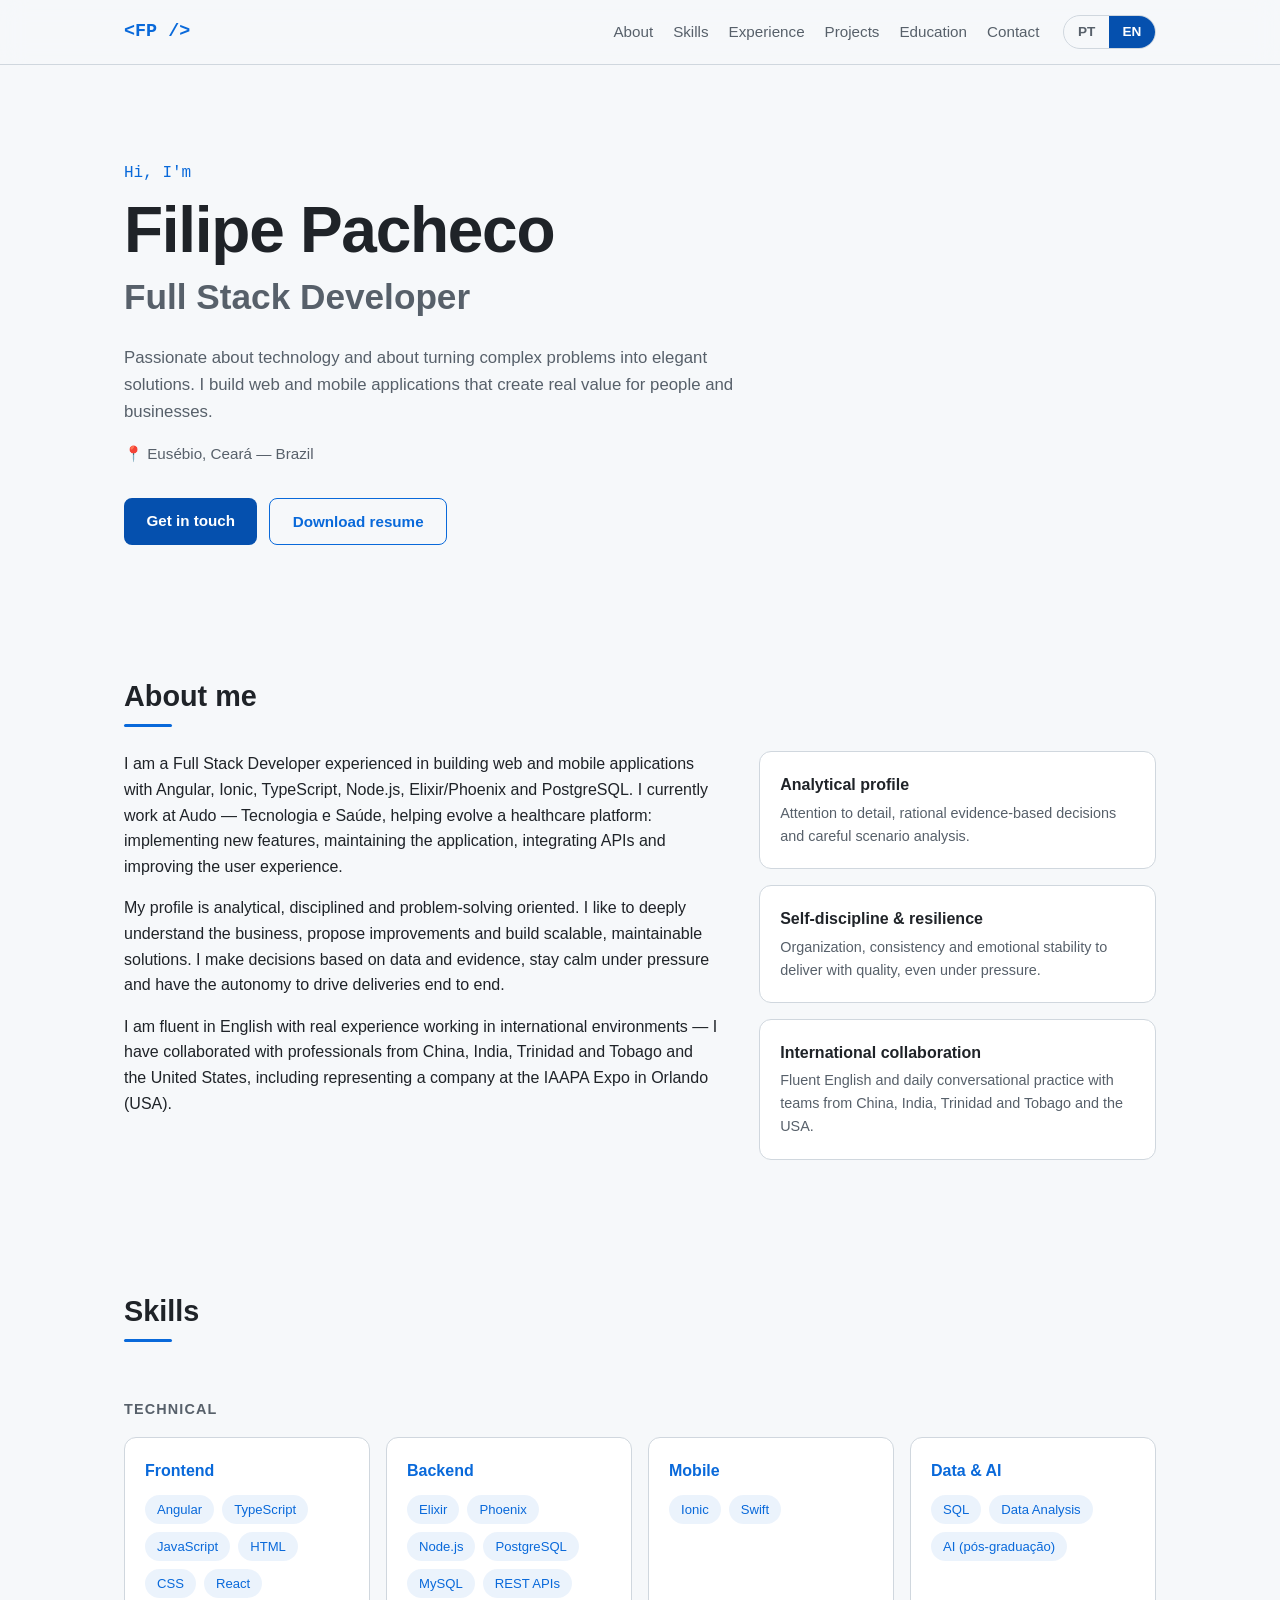
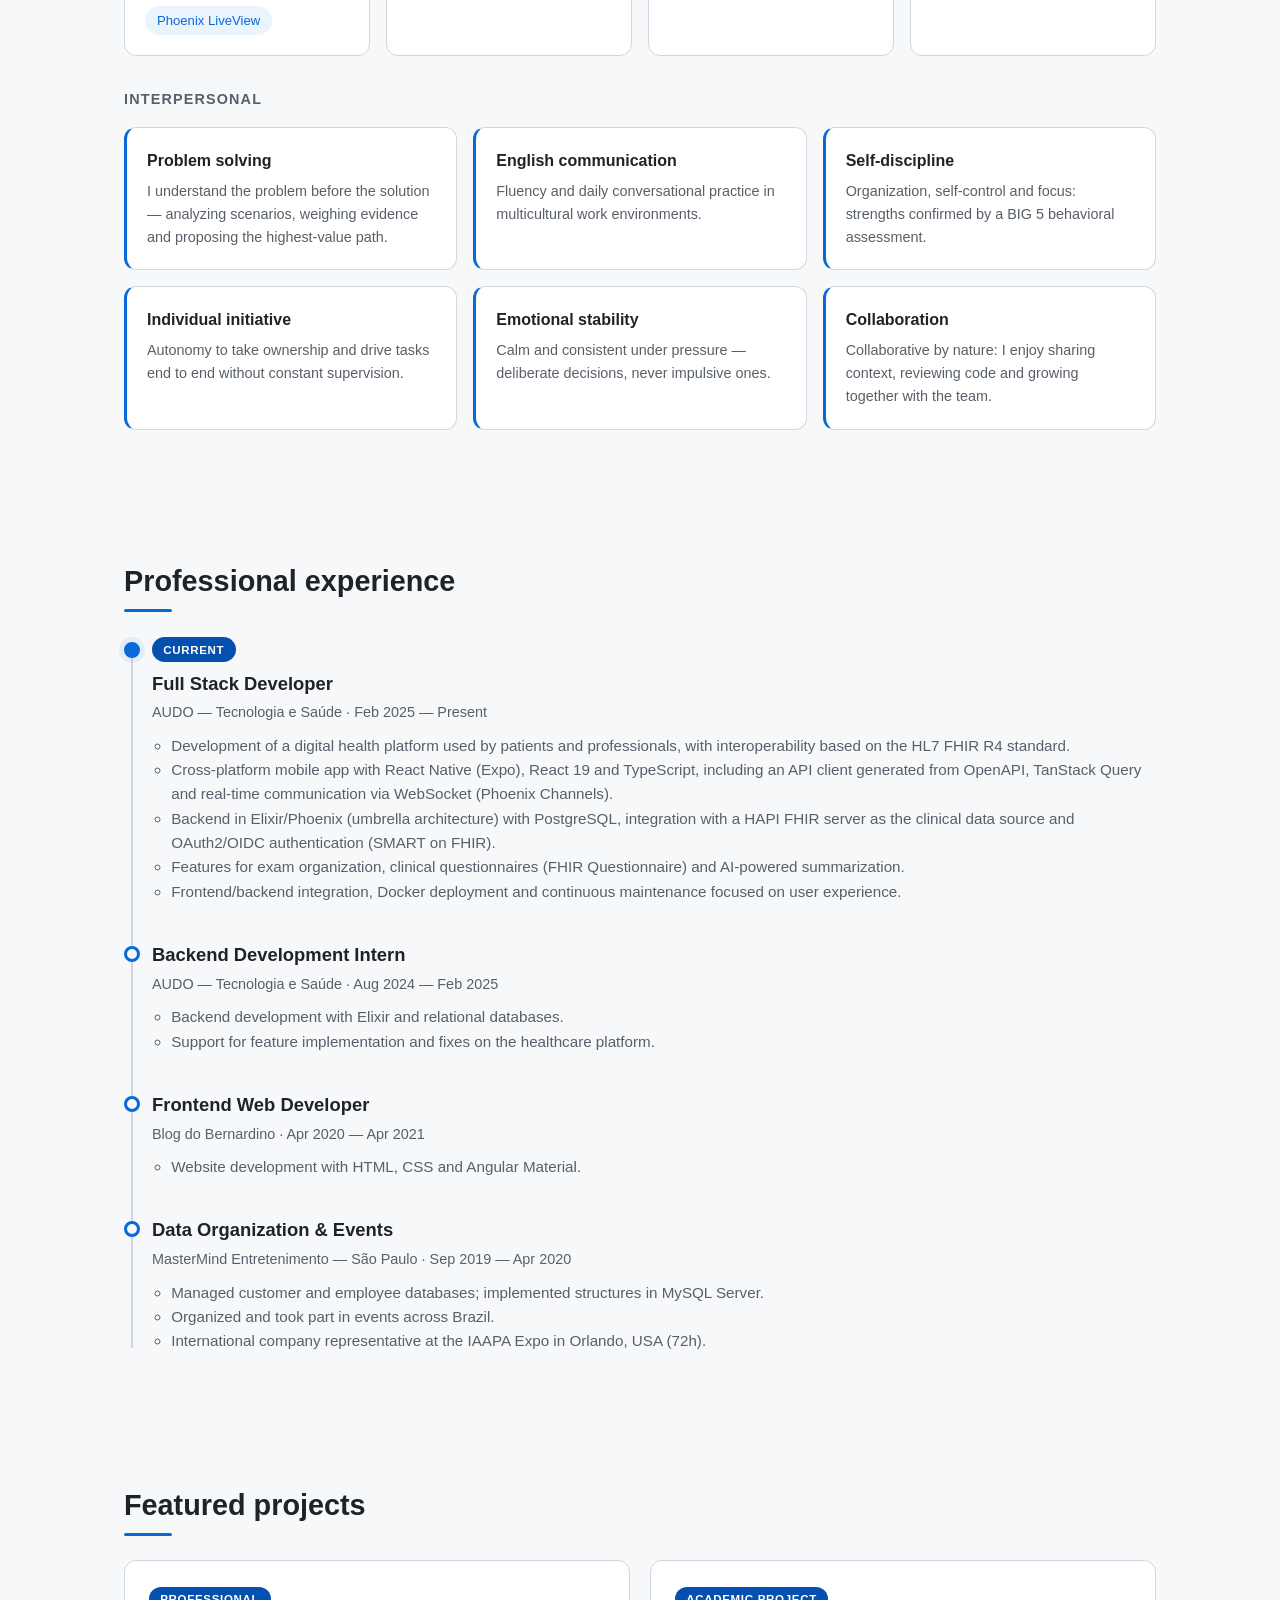
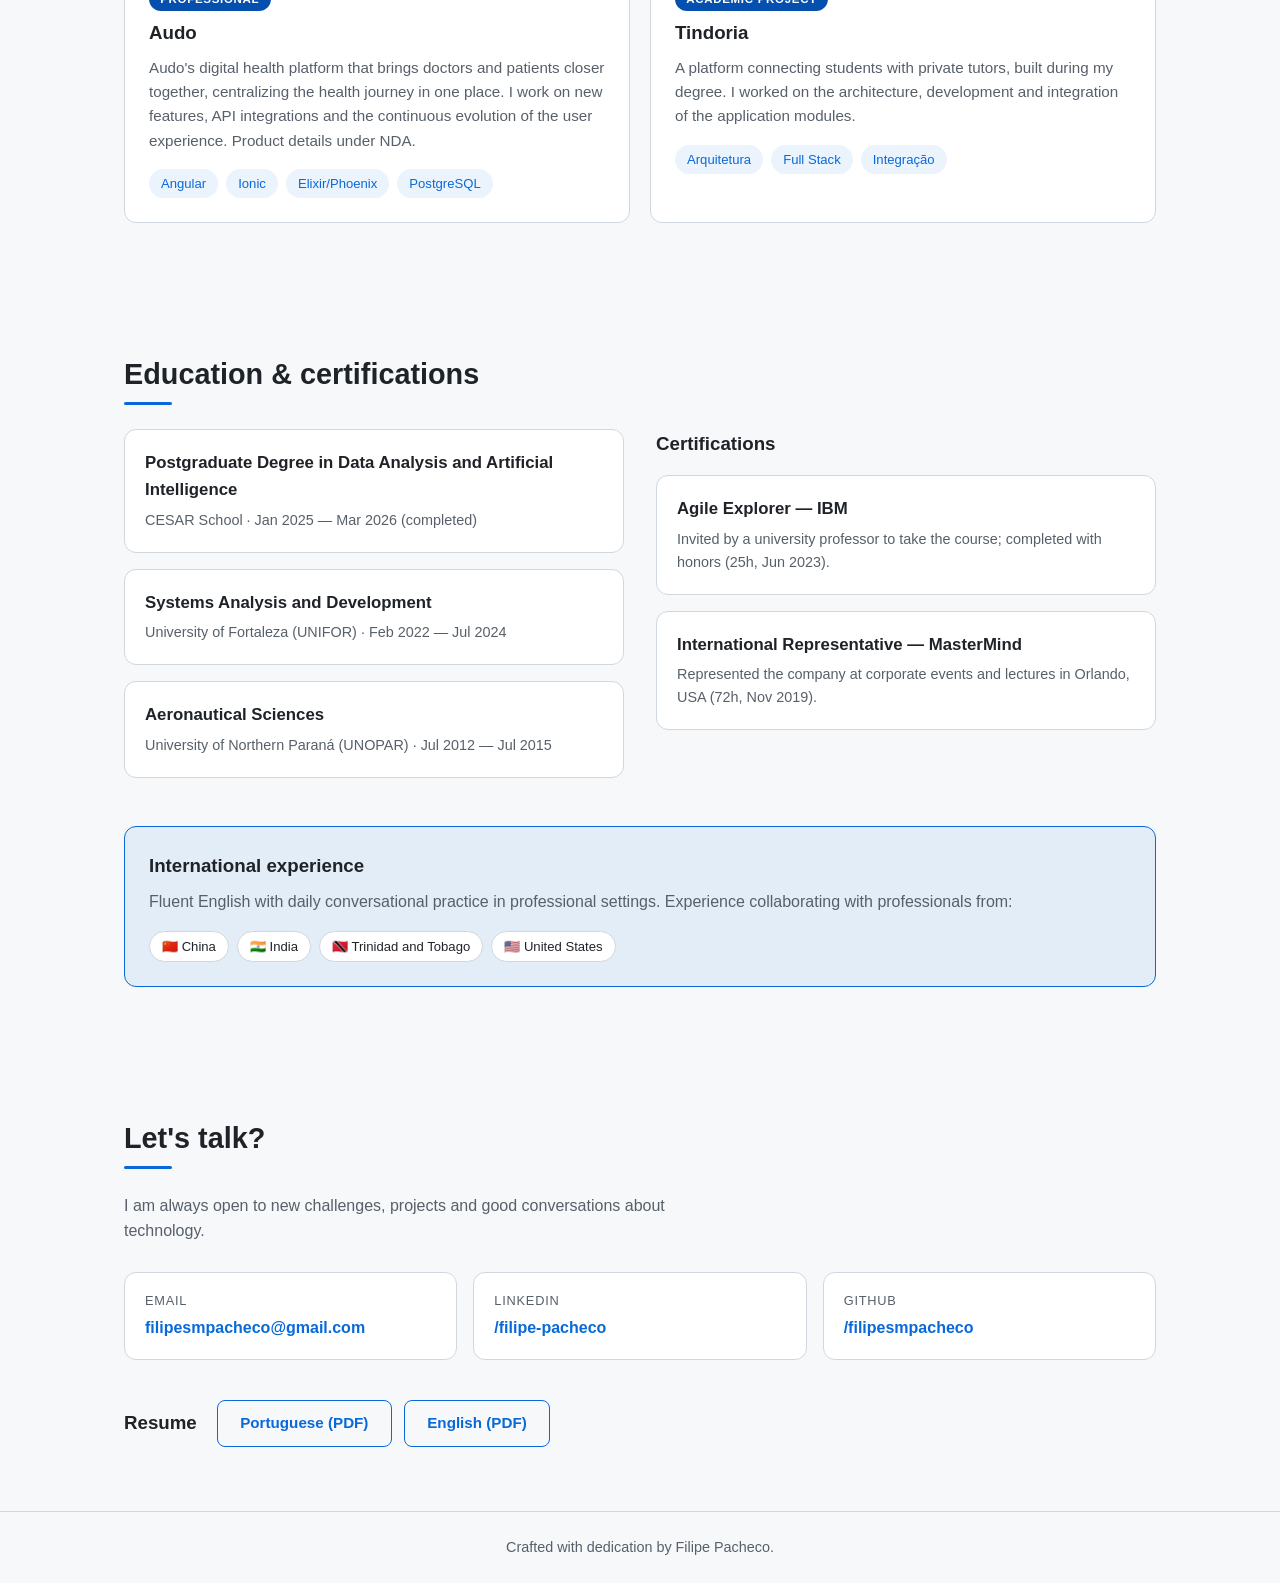
==== index.html @ fcf1f609 "Initial commit" ====
<!DOCTYPE html>
<html lang="pt-BR">
<head>
  <meta charset="UTF-8" />
  <meta name="viewport" content="width=device-width, initial-scale=1.0" />
  <meta name="description" content="Filipe Pacheco — Full Stack Developer | Angular, Ionic, TypeScript, Node.js, Elixir/Phoenix, PostgreSQL" />
  <meta name="author" content="Filipe Souto Maior Pacheco" />
  <title>Filipe Pacheco — Desenvolvedor Full Stack</title>
  <link rel="stylesheet" href="assets/css/styles.css" />
  <link rel="icon" href="data:image/svg+xml,<svg xmlns='http://www.w3.org/2000/svg' viewBox='0 0 100 100'><text y='.9em' font-size='90'>💻</text></svg>" />
</head>
<body>
  <header class="site-header">
    <nav class="container nav" aria-label="Main navigation">
      <a class="logo" href="#top">&lt;FP /&gt;</a>
      <ul class="nav-links">
        <li><a href="#about" data-i18n="nav.about">Sobre</a></li>
        <li><a href="#skills" data-i18n="nav.skills">Habilidades</a></li>
        <li><a href="#experience" data-i18n="nav.experience">Experiência</a></li>
        <li><a href="#projects" data-i18n="nav.projects">Projetos</a></li>
        <li><a href="#education" data-i18n="nav.education">Formação</a></li>
        <li><a href="#contact" data-i18n="nav.contact">Contato</a></li>
      </ul>
      <div class="lang-switch" role="group" aria-label="Language switch">
        <button type="button" data-lang="pt" aria-pressed="true">PT</button>
        <button type="button" data-lang="en" aria-pressed="false">EN</button>
      </div>
    </nav>
  </header>

  <main id="top">
    <!-- ============ HERO ============ -->
    <section class="hero container">
      <p class="hero-greeting"><span data-i18n="hero.greeting">Olá, eu sou</span></p>
      <h1 class="hero-name">Filipe Pacheco</h1>
      <h2 class="hero-role" data-i18n="hero.role">Desenvolvedor Full Stack</h2>
      <p class="hero-tagline" data-i18n="hero.tagline">
        Apaixonado por tecnologia e por transformar problemas complexos em soluções elegantes.
        Construo aplicações web e mobile que geram valor real para pessoas e negócios.
      </p>
      <p class="hero-location">📍 <span data-i18n="hero.location">Eusébio, Ceará — Brasil</span></p>
      <div class="hero-actions">
        <a class="btn btn-primary" href="#contact" data-i18n="hero.cta.contact">Fale comigo</a>
        <a class="btn btn-outline" href="#contact" data-i18n="hero.cta.cv">Baixar currículo</a>
      </div>
    </section>

    <!-- ============ ABOUT ============ -->
    <section id="about" class="container section">
      <h2 class="section-title" data-i18n="about.title">Sobre mim</h2>
      <div class="about-grid">
        <div class="about-text">
          <p data-i18n="about.p1"></p>
          <p data-i18n="about.p2"></p>
          <p data-i18n="about.p3"></p>
        </div>
        <div class="about-highlights">
          <article class="highlight-card">
            <h3 data-i18n="about.highlight1.title">Perfil analítico</h3>
            <p data-i18n="about.highlight1.text"></p>
          </article>
          <article class="highlight-card">
            <h3 data-i18n="about.highlight2.title">Autodisciplina e resiliência</h3>
            <p data-i18n="about.highlight2.text"></p>
          </article>
          <article class="highlight-card">
            <h3 data-i18n="about.highlight3.title">Colaboração internacional</h3>
            <p data-i18n="about.highlight3.text"></p>
          </article>
        </div>
      </div>
    </section>

    <!-- ============ SKILLS ============ -->
    <section id="skills" class="container section">
      <h2 class="section-title" data-i18n="skills.title">Habilidades</h2>

      <h3 class="subsection-title" data-i18n="skills.tech.title">Técnicas</h3>
      <div class="skills-grid">
        <div class="skill-group">
          <h4 data-i18n="skills.frontend">Frontend</h4>
          <ul class="tags">
            <li>Angular</li><li>TypeScript</li><li>JavaScript</li>
            <li>HTML</li><li>CSS</li><li>React</li><li>Phoenix LiveView</li>
          </ul>
        </div>
        <div class="skill-group">
          <h4 data-i18n="skills.backend">Backend</h4>
          <ul class="tags">
            <li>Elixir</li><li>Phoenix</li><li>Node.js</li>
            <li>PostgreSQL</li><li>MySQL</li><li>REST APIs</li>
          </ul>
        </div>
        <div class="skill-group">
          <h4 data-i18n="skills.mobile">Mobile</h4>
          <ul class="tags">
            <li>Ionic</li><li>Swift</li>
          </ul>
        </div>
        <div class="skill-group">
          <h4 data-i18n="skills.data">Dados &amp; IA</h4>
          <ul class="tags">
            <li>SQL</li><li>Data Analysis</li><li>AI (pós-graduação)</li>
          </ul>
        </div>
      </div>

      <h3 class="subsection-title" data-i18n="skills.soft.title">Interpessoais</h3>
      <div class="soft-skills-grid">
        <article class="soft-card">
          <h4 data-i18n="skills.soft.1.title">Resolução de problemas</h4>
          <p data-i18n="skills.soft.1.text"></p>
        </article>
        <article class="soft-card">
          <h4 data-i18n="skills.soft.2.title">Comunicação em inglês</h4>
          <p data-i18n="skills.soft.2.text"></p>
        </article>
        <article class="soft-card">
          <h4 data-i18n="skills.soft.3.title">Autodisciplina</h4>
          <p data-i18n="skills.soft.3.text"></p>
        </article>
        <article class="soft-card">
          <h4 data-i18n="skills.soft.4.title">Iniciativa individual</h4>
          <p data-i18n="skills.soft.4.text"></p>
        </article>
        <article class="soft-card">
          <h4 data-i18n="skills.soft.5.title">Estabilidade emocional</h4>
          <p data-i18n="skills.soft.5.text"></p>
        </article>
        <article class="soft-card">
          <h4 data-i18n="skills.soft.6.title">Colaboração</h4>
          <p data-i18n="skills.soft.6.text"></p>
        </article>
      </div>
    </section>

    <!-- ============ EXPERIENCE ============ -->
    <section id="experience" class="container section">
      <h2 class="section-title" data-i18n="experience.title">Experiência profissional</h2>
      <ol class="timeline">
        <li class="timeline-item">
          <div class="timeline-marker current" aria-hidden="true"></div>
          <div class="timeline-content">
            <span class="badge" data-i18n="experience.current">Atual</span>
            <h3 data-i18n="exp.audo2.role">Desenvolvedor Full Stack</h3>
            <p class="timeline-meta">
              <span data-i18n="exp.audo2.company">AUDO — Tecnologia e Saúde</span> ·
              <time data-i18n="exp.audo2.period">Fev 2025 — Presente</time>
            </p>
            <ul>
              <li data-i18n="exp.audo2.d1"></li>
              <li data-i18n="exp.audo2.d2"></li>
              <li data-i18n="exp.audo2.d3"></li>
              <li data-i18n="exp.audo2.d4"></li>
              <li data-i18n="exp.audo2.d5"></li>
            </ul>
          </div>
        </li>
        <li class="timeline-item">
          <div class="timeline-marker" aria-hidden="true"></div>
          <div class="timeline-content">
            <h3 data-i18n="exp.audo1.role">Estagiário de Desenvolvimento Backend</h3>
            <p class="timeline-meta">
              <span data-i18n="exp.audo1.company">AUDO — Tecnologia e Saúde</span> ·
              <time data-i18n="exp.audo1.period">Ago 2024 — Fev 2025</time>
            </p>
            <ul>
              <li data-i18n="exp.audo1.d1"></li>
              <li data-i18n="exp.audo1.d2"></li>
            </ul>
          </div>
        </li>
        <li class="timeline-item">
          <div class="timeline-marker" aria-hidden="true"></div>
          <div class="timeline-content">
            <h3 data-i18n="exp.blog.role">Desenvolvedor Frontend Web</h3>
            <p class="timeline-meta">
              <span data-i18n="exp.blog.company">Blog do Bernardino</span> ·
              <time data-i18n="exp.blog.period">Abr 2020 — Abr 2021</time>
            </p>
            <ul>
              <li data-i18n="exp.blog.d1"></li>
            </ul>
          </div>
        </li>
        <li class="timeline-item">
          <div class="timeline-marker" aria-hidden="true"></div>
          <div class="timeline-content">
            <h3 data-i18n="exp.mm.role">Organização de Dados &amp; Eventos</h3>
            <p class="timeline-meta">
              <span data-i18n="exp.mm.company">MasterMind Entretenimento — São Paulo</span> ·
              <time data-i18n="exp.mm.period">Set 2019 — Abr 2020</time>
            </p>
            <ul>
              <li data-i18n="exp.mm.d1"></li>
              <li data-i18n="exp.mm.d2"></li>
              <li data-i18n="exp.mm.d3"></li>
            </ul>
          </div>
        </li>
      </ol>
    </section>

    <!-- ============ PROJECTS ============ -->
    <section id="projects" class="container section">
      <h2 class="section-title" data-i18n="projects.title">Projetos em destaque</h2>
      <div class="projects-grid">
        <article class="project-card">
          <span class="badge" data-i18n="proj.health.tag">Profissional</span>
          <h3 data-i18n="proj.health.title">Audo</h3>
          <p data-i18n="proj.health.text"></p>
          <ul class="tags">
            <li>Angular</li><li>Ionic</li><li>Elixir/Phoenix</li><li>PostgreSQL</li>
          </ul>
        </article>
        <article class="project-card">
          <span class="badge" data-i18n="proj.tindoria.tag">Projeto acadêmico</span>
          <h3 data-i18n="proj.tindoria.title">Tindoria</h3>
          <p data-i18n="proj.tindoria.text"></p>
          <ul class="tags">
            <li>Arquitetura</li><li>Full Stack</li><li>Integração</li>
          </ul>
        </article>
      </div>
    </section>

    <!-- ============ EDUCATION ============ -->
    <section id="education" class="container section">
      <h2 class="section-title" data-i18n="education.title">Formação e certificações</h2>
      <div class="education-grid">
        <div class="education-list">
          <article class="edu-item">
            <h3 data-i18n="edu.cesar.degree">Pós-graduação em Análise de Dados e Inteligência Artificial</h3>
            <p class="edu-meta">
              <span data-i18n="edu.cesar.school">CESAR School</span> ·
              <time data-i18n="edu.cesar.period">Jan 2025 — Mar 2026 (concluída)</time>
            </p>
          </article>
          <article class="edu-item">
            <h3 data-i18n="edu.unifor.degree">Análise e Desenvolvimento de Sistemas</h3>
            <p class="edu-meta">
              <span data-i18n="edu.unifor.school">Universidade de Fortaleza (UNIFOR)</span> ·
              <time data-i18n="edu.unifor.period">Fev 2022 — Jul 2024</time>
            </p>
          </article>
          <article class="edu-item">
            <h3 data-i18n="edu.unopar.degree">Ciências Aeronáuticas</h3>
            <p class="edu-meta">
              <span data-i18n="edu.unopar.school">Universidade Norte do Paraná (UNOPAR)</span> ·
              <time data-i18n="edu.unopar.period">Jul 2012 — Jul 2015</time>
            </p>
          </article>
        </div>
        <div class="cert-list">
          <h3 data-i18n="cert.title">Certificações</h3>
          <article class="cert-item">
            <h4 data-i18n="cert.agile.name">Agile Explorer — IBM</h4>
            <p data-i18n="cert.agile.detail"></p>
          </article>
          <article class="cert-item">
            <h4 data-i18n="cert.intl.name">Representante Internacional — MasterMind</h4>
            <p data-i18n="cert.intl.detail"></p>
          </article>
        </div>
      </div>

      <div class="intl-banner">
        <h3 data-i18n="intl.title">Experiência internacional</h3>
        <p data-i18n="intl.text"></p>
        <ul class="tags flags">
          <li>🇨🇳 <span data-i18n="intl.china">China</span></li>
          <li>🇮🇳 <span data-i18n="intl.india">Índia</span></li>
          <li>🇹🇹 <span data-i18n="intl.tt">Trinidad e Tobago</span></li>
          <li>🇺🇸 <span data-i18n="intl.usa">Estados Unidos</span></li>
        </ul>
      </div>
    </section>

    <!-- ============ CONTACT ============ -->
    <section id="contact" class="container section contact">
      <h2 class="section-title" data-i18n="contact.title">Vamos conversar?</h2>
      <p data-i18n="contact.text"></p>
      <div class="contact-grid">
        <a class="contact-card" href="mailto:filipesmpacheco@gmail.com">
          <span class="contact-label" data-i18n="contact.email">E-mail</span>
          <span class="contact-value">filipesmpacheco@gmail.com</span>
        </a>
        <a class="contact-card" href="https://www.linkedin.com/in/filipe-pacheco-551731a8/" target="_blank" rel="noopener noreferrer">
          <span class="contact-label">LinkedIn</span>
          <span class="contact-value">/filipe-pacheco</span>
        </a>
        <a class="contact-card" href="https://github.com/filipesmpacheco" target="_blank" rel="noopener noreferrer">
          <span class="contact-label">GitHub</span>
          <span class="contact-value">/filipesmpacheco</span>
        </a>
      </div>
      <div class="cv-downloads">
        <h3 data-i18n="contact.cv.title">Currículo</h3>
        <a class="btn btn-outline" href="cv/cv-filipe-pacheco-pt.pdf" download data-i18n="contact.cv.pt">Português (PDF)</a>
        <a class="btn btn-outline" href="cv/cv-filipe-pacheco-en.pdf" download data-i18n="contact.cv.en">Inglês (PDF)</a>
      </div>
    </section>
  </main>

  <footer class="site-footer">
    <p class="container" data-i18n="footer.text">Desenvolvido com dedicação por Filipe Pacheco.</p>
  </footer>

  <script src="assets/js/i18n.js"></script>
  <script src="assets/js/main.js"></script>
</body>
</html>
---- assets/css/styles.css ----
/* ============================================================
   Filipe Pacheco — Portfolio
   Design tokens + layout. No external dependencies.
   ============================================================ */

:root {
  --color-bg: #0d1117;
  --color-surface: #161b22;
  --color-surface-2: #1f2630;
  --color-border: #2d333b;
  --color-text: #e6edf3;
  --color-text-muted: #9aa7b3;
  --color-accent: #58a6ff;
  --color-accent-strong: #1f6feb;
  --color-accent-soft: rgba(88, 166, 255, 0.12);
  --radius: 12px;
  --shadow: 0 8px 24px rgba(0, 0, 0, 0.35);
  --font: -apple-system, BlinkMacSystemFont, "Segoe UI", Roboto, "Helvetica Neue", Arial, sans-serif;
}

@media (prefers-color-scheme: light) {
  :root {
    --color-bg: #f6f8fa;
    --color-surface: #ffffff;
    --color-surface-2: #eef2f6;
    --color-border: #d0d7de;
    --color-text: #1f2328;
    --color-text-muted: #57606a;
    --color-accent: #0969da;
    --color-accent-strong: #0550ae;
    --color-accent-soft: rgba(9, 105, 218, 0.08);
    --shadow: 0 8px 24px rgba(140, 149, 159, 0.2);
  }
}

* {
  margin: 0;
  padding: 0;
  box-sizing: border-box;
}

html {
  scroll-behavior: smooth;
}

body {
  font-family: var(--font);
  background: var(--color-bg);
  color: var(--color-text);
  line-height: 1.6;
}

.container {
  max-width: 1080px;
  margin: 0 auto;
  padding: 0 1.5rem;
}

/* ---------- Header / nav ---------- */
.site-header {
  position: sticky;
  top: 0;
  z-index: 10;
  backdrop-filter: blur(12px);
  background: color-mix(in srgb, var(--color-bg) 82%, transparent);
  border-bottom: 1px solid var(--color-border);
}

.nav {
  display: flex;
  align-items: center;
  gap: 1.5rem;
  min-height: 64px;
}

.logo {
  font-weight: 700;
  font-size: 1.15rem;
  color: var(--color-accent);
  text-decoration: none;
  font-family: "SF Mono", SFMono-Regular, Consolas, monospace;
}

.nav-links {
  display: flex;
  gap: 1.25rem;
  list-style: none;
  margin-left: auto;
}

.nav-links a {
  color: var(--color-text-muted);
  text-decoration: none;
  font-size: 0.95rem;
  transition: color 0.2s;
}

.nav-links a:hover,
.nav-links a:focus-visible {
  color: var(--color-accent);
}

.lang-switch {
  display: flex;
  border: 1px solid var(--color-border);
  border-radius: 999px;
  overflow: hidden;
}

.lang-switch button {
  border: none;
  background: transparent;
  color: var(--color-text-muted);
  font: inherit;
  font-size: 0.85rem;
  font-weight: 600;
  padding: 0.35rem 0.85rem;
  cursor: pointer;
  transition: background 0.2s, color 0.2s;
}

.lang-switch button[aria-pressed="true"] {
  background: var(--color-accent-strong);
  color: #fff;
}

/* ---------- Hero ---------- */
.hero {
  padding: 6rem 1.5rem 4rem;
  text-align: left;
}

.hero-greeting {
  color: var(--color-accent);
  font-family: "SF Mono", SFMono-Regular, Consolas, monospace;
  margin-bottom: 0.5rem;
}

.hero-name {
  font-size: clamp(2.4rem, 6vw, 4rem);
  line-height: 1.1;
  letter-spacing: -0.02em;
}

.hero-role {
  font-size: clamp(1.4rem, 3.5vw, 2.2rem);
  color: var(--color-text-muted);
  font-weight: 600;
  margin-top: 0.25rem;
}

.hero-tagline {
  max-width: 640px;
  margin-top: 1.25rem;
  color: var(--color-text-muted);
  font-size: 1.05rem;
}

.hero-location {
  margin-top: 1rem;
  color: var(--color-text-muted);
  font-size: 0.95rem;
}

.hero-actions {
  display: flex;
  flex-wrap: wrap;
  gap: 0.75rem;
  margin-top: 2rem;
}

/* ---------- Buttons ---------- */
.btn {
  display: inline-block;
  padding: 0.65rem 1.4rem;
  border-radius: 8px;
  font-weight: 600;
  font-size: 0.95rem;
  text-decoration: none;
  transition: transform 0.15s, box-shadow 0.15s, background 0.2s;
}

.btn:hover {
  transform: translateY(-2px);
}

.btn-primary {
  background: var(--color-accent-strong);
  color: #fff;
}

.btn-outline {
  border: 1px solid var(--color-accent);
  color: var(--color-accent);
}

/* ---------- Sections ---------- */
.section {
  padding: 4rem 1.5rem;
}

.section-title {
  font-size: 1.8rem;
  margin-bottom: 2rem;
  position: relative;
  display: inline-block;
}

.section-title::after {
  content: "";
  position: absolute;
  left: 0;
  bottom: -8px;
  width: 48px;
  height: 3px;
  border-radius: 2px;
  background: var(--color-accent);
}

.subsection-title {
  font-size: 1.2rem;
  margin: 2rem 0 1rem;
  color: var(--color-text-muted);
  text-transform: uppercase;
  letter-spacing: 0.08em;
  font-size: 0.9rem;
}

/* ---------- About ---------- */
.about-grid {
  display: grid;
  grid-template-columns: 3fr 2fr;
  gap: 2.5rem;
}

.about-text p + p {
  margin-top: 1rem;
}

.about-highlights {
  display: flex;
  flex-direction: column;
  gap: 1rem;
}

.highlight-card {
  background: var(--color-surface);
  border: 1px solid var(--color-border);
  border-radius: var(--radius);
  padding: 1.25rem;
}

.highlight-card h3 {
  font-size: 1rem;
  margin-bottom: 0.25rem;
}

.highlight-card p {
  font-size: 0.9rem;
  color: var(--color-text-muted);
}

/* ---------- Skills ---------- */
.skills-grid {
  display: grid;
  grid-template-columns: repeat(auto-fit, minmax(220px, 1fr));
  gap: 1rem;
}

.skill-group {
  background: var(--color-surface);
  border: 1px solid var(--color-border);
  border-radius: var(--radius);
  padding: 1.25rem;
}

.skill-group h4 {
  margin-bottom: 0.75rem;
  color: var(--color-accent);
}

.tags {
  display: flex;
  flex-wrap: wrap;
  gap: 0.5rem;
  list-style: none;
}

.tags li {
  background: var(--color-accent-soft);
  color: var(--color-accent);
  border-radius: 999px;
  padding: 0.25rem 0.75rem;
  font-size: 0.82rem;
  font-weight: 500;
}

.soft-skills-grid {
  display: grid;
  grid-template-columns: repeat(auto-fit, minmax(280px, 1fr));
  gap: 1rem;
}

.soft-card {
  background: var(--color-surface);
  border: 1px solid var(--color-border);
  border-left: 3px solid var(--color-accent);
  border-radius: var(--radius);
  padding: 1.25rem;
}

.soft-card h4 {
  margin-bottom: 0.4rem;
}

.soft-card p {
  font-size: 0.9rem;
  color: var(--color-text-muted);
}

/* ---------- Timeline ---------- */
.timeline {
  list-style: none;
  position: relative;
  padding-left: 1.75rem;
}

.timeline::before {
  content: "";
  position: absolute;
  left: 7px;
  top: 6px;
  bottom: 6px;
  width: 2px;
  background: var(--color-border);
}

.timeline-item {
  position: relative;
  padding-bottom: 2.25rem;
}

.timeline-item:last-child {
  padding-bottom: 0;
}

.timeline-marker {
  position: absolute;
  left: -1.75rem;
  top: 6px;
  width: 16px;
  height: 16px;
  border-radius: 50%;
  background: var(--color-bg);
  border: 3px solid var(--color-accent);
}

.timeline-marker.current {
  background: var(--color-accent);
  box-shadow: 0 0 0 5px var(--color-accent-soft);
}

.timeline-content h3 {
  font-size: 1.15rem;
}

.timeline-meta {
  color: var(--color-text-muted);
  font-size: 0.9rem;
  margin: 0.2rem 0 0.6rem;
}

.timeline-content ul {
  padding-left: 1.2rem;
  color: var(--color-text-muted);
  font-size: 0.95rem;
}

.badge {
  display: inline-block;
  background: var(--color-accent-strong);
  color: #fff;
  font-size: 0.72rem;
  font-weight: 700;
  text-transform: uppercase;
  letter-spacing: 0.06em;
  border-radius: 999px;
  padding: 0.2rem 0.7rem;
  margin-bottom: 0.4rem;
}

/* ---------- Projects ---------- */
.projects-grid {
  display: grid;
  grid-template-columns: repeat(auto-fit, minmax(300px, 1fr));
  gap: 1.25rem;
}

.project-card {
  background: var(--color-surface);
  border: 1px solid var(--color-border);
  border-radius: var(--radius);
  padding: 1.5rem;
  transition: transform 0.15s, box-shadow 0.15s;
}

.project-card:hover {
  transform: translateY(-4px);
  box-shadow: var(--shadow);
}

.project-card h3 {
  margin-bottom: 0.5rem;
}

.project-card p {
  color: var(--color-text-muted);
  font-size: 0.95rem;
  margin-bottom: 1rem;
}

/* ---------- Education ---------- */
.education-grid {
  display: grid;
  grid-template-columns: 1fr 1fr;
  gap: 2rem;
}

.edu-item,
.cert-item {
  background: var(--color-surface);
  border: 1px solid var(--color-border);
  border-radius: var(--radius);
  padding: 1.25rem;
  margin-bottom: 1rem;
}

.edu-item h3,
.cert-item h4 {
  font-size: 1.05rem;
}

.edu-meta,
.cert-item p {
  color: var(--color-text-muted);
  font-size: 0.9rem;
  margin-top: 0.3rem;
}

.cert-list > h3 {
  margin-bottom: 1rem;
}

.intl-banner {
  margin-top: 2rem;
  background: var(--color-accent-soft);
  border: 1px solid var(--color-accent);
  border-radius: var(--radius);
  padding: 1.5rem;
}

.intl-banner h3 {
  margin-bottom: 0.5rem;
}

.intl-banner p {
  color: var(--color-text-muted);
  margin-bottom: 1rem;
}

.flags li {
  background: var(--color-surface);
  color: var(--color-text);
  border: 1px solid var(--color-border);
}

/* ---------- Contact ---------- */
.contact > p {
  color: var(--color-text-muted);
  max-width: 560px;
}

.contact-grid {
  display: grid;
  grid-template-columns: repeat(auto-fit, minmax(230px, 1fr));
  gap: 1rem;
  margin-top: 1.75rem;
}

.contact-card {
  display: flex;
  flex-direction: column;
  gap: 0.2rem;
  background: var(--color-surface);
  border: 1px solid var(--color-border);
  border-radius: var(--radius);
  padding: 1.15rem 1.25rem;
  text-decoration: none;
  transition: border-color 0.2s, transform 0.15s;
}

.contact-card:hover {
  border-color: var(--color-accent);
  transform: translateY(-2px);
}

.contact-label {
  font-size: 0.8rem;
  text-transform: uppercase;
  letter-spacing: 0.06em;
  color: var(--color-text-muted);
}

.contact-value {
  color: var(--color-accent);
  font-weight: 600;
  word-break: break-all;
}

.cv-downloads {
  margin-top: 2.5rem;
  display: flex;
  flex-wrap: wrap;
  align-items: center;
  gap: 0.75rem;
}

.cv-downloads h3 {
  margin-right: 0.5rem;
}

/* ---------- Footer ---------- */
.site-footer {
  border-top: 1px solid var(--color-border);
  padding: 1.5rem 0;
  text-align: center;
  color: var(--color-text-muted);
  font-size: 0.9rem;
}

/* ---------- Responsive ---------- */
@media (max-width: 820px) {
  .nav-links {
    display: none;
  }

  .about-grid,
  .education-grid {
    grid-template-columns: 1fr;
  }

  .hero {
    padding-top: 4rem;
  }
}
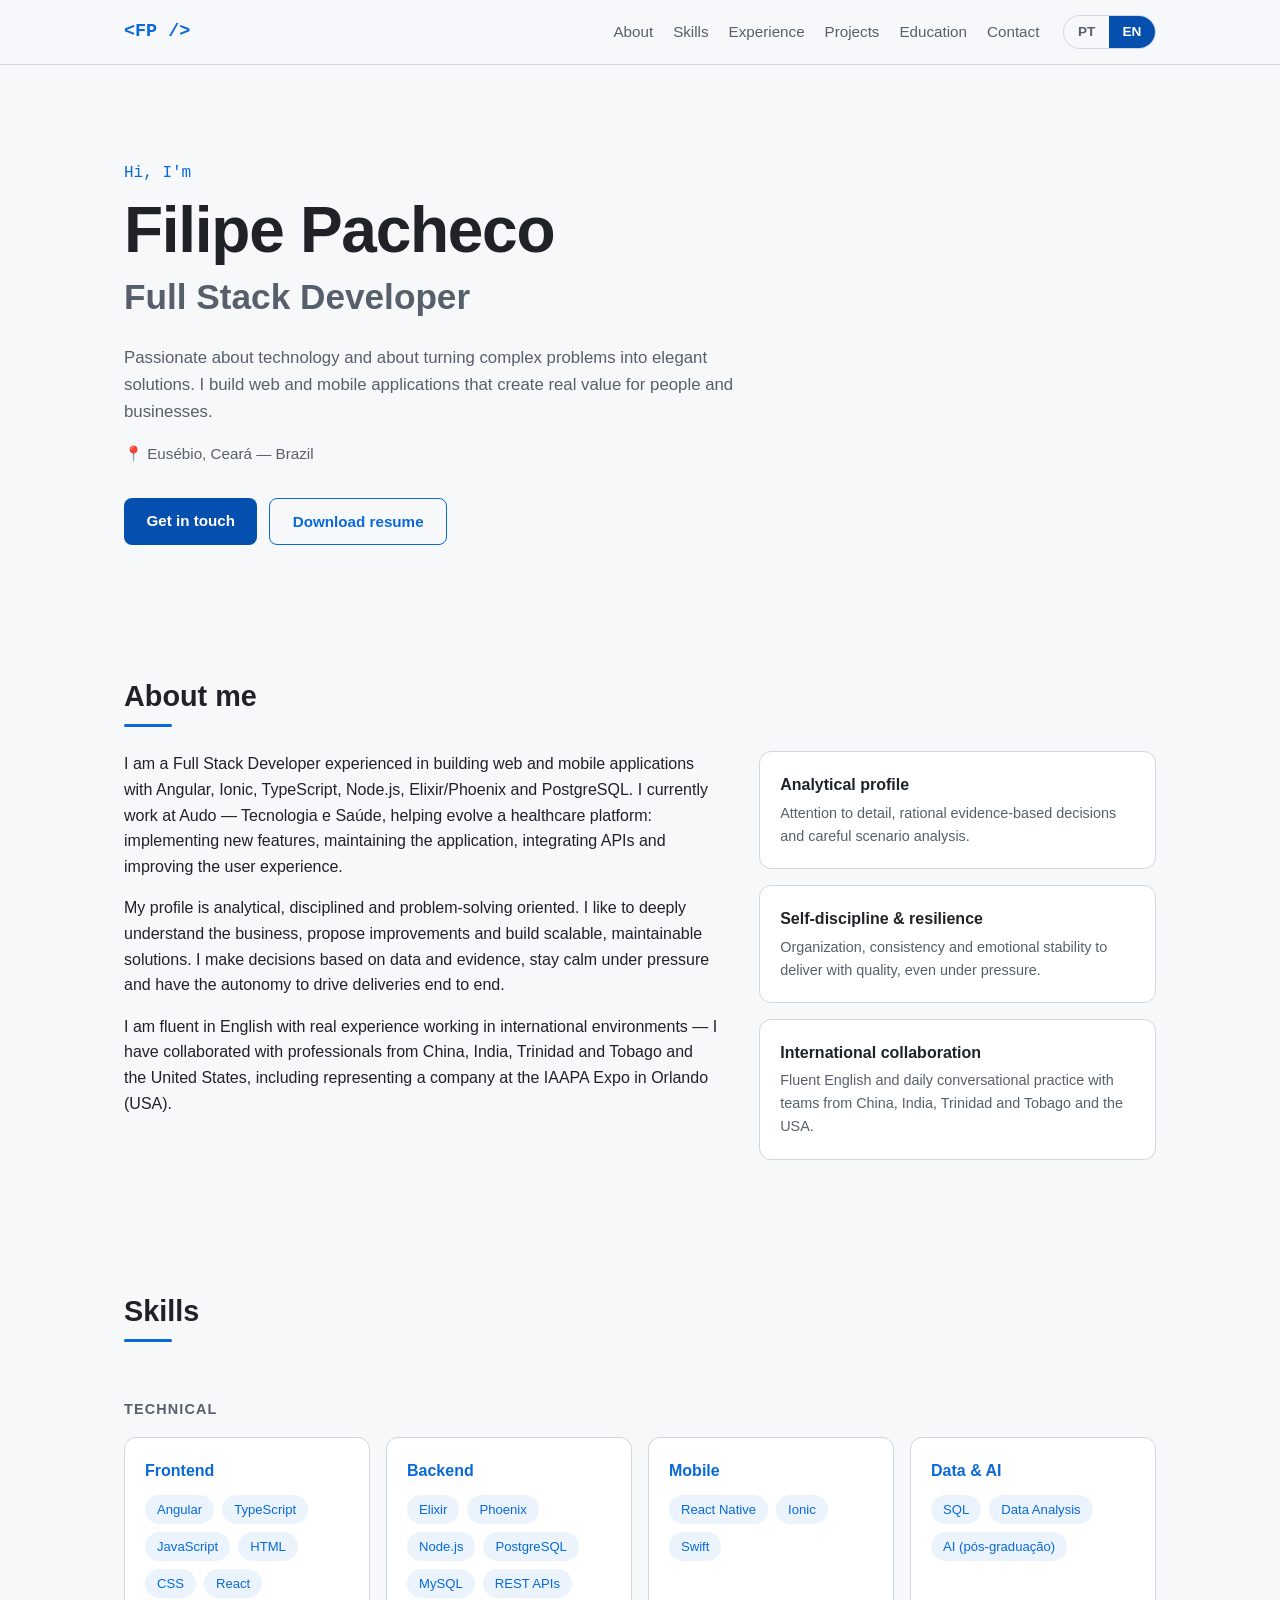
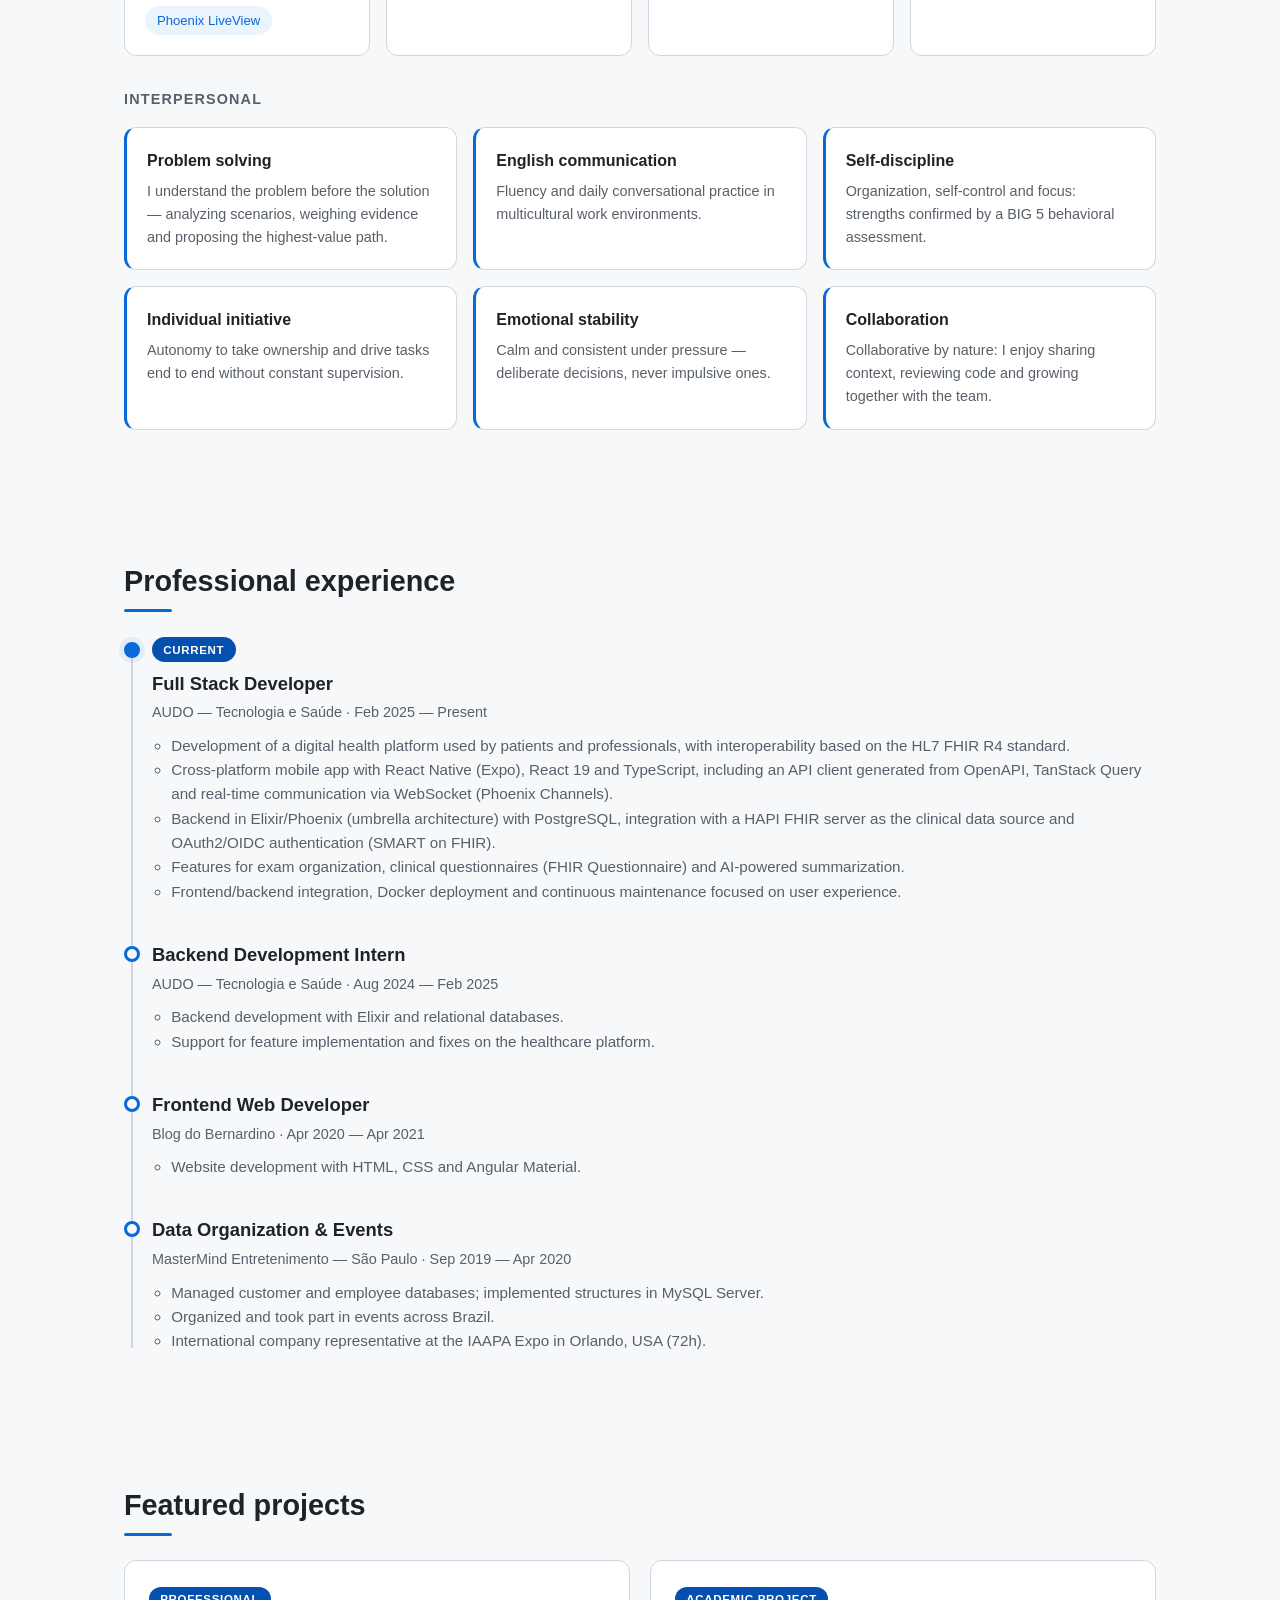
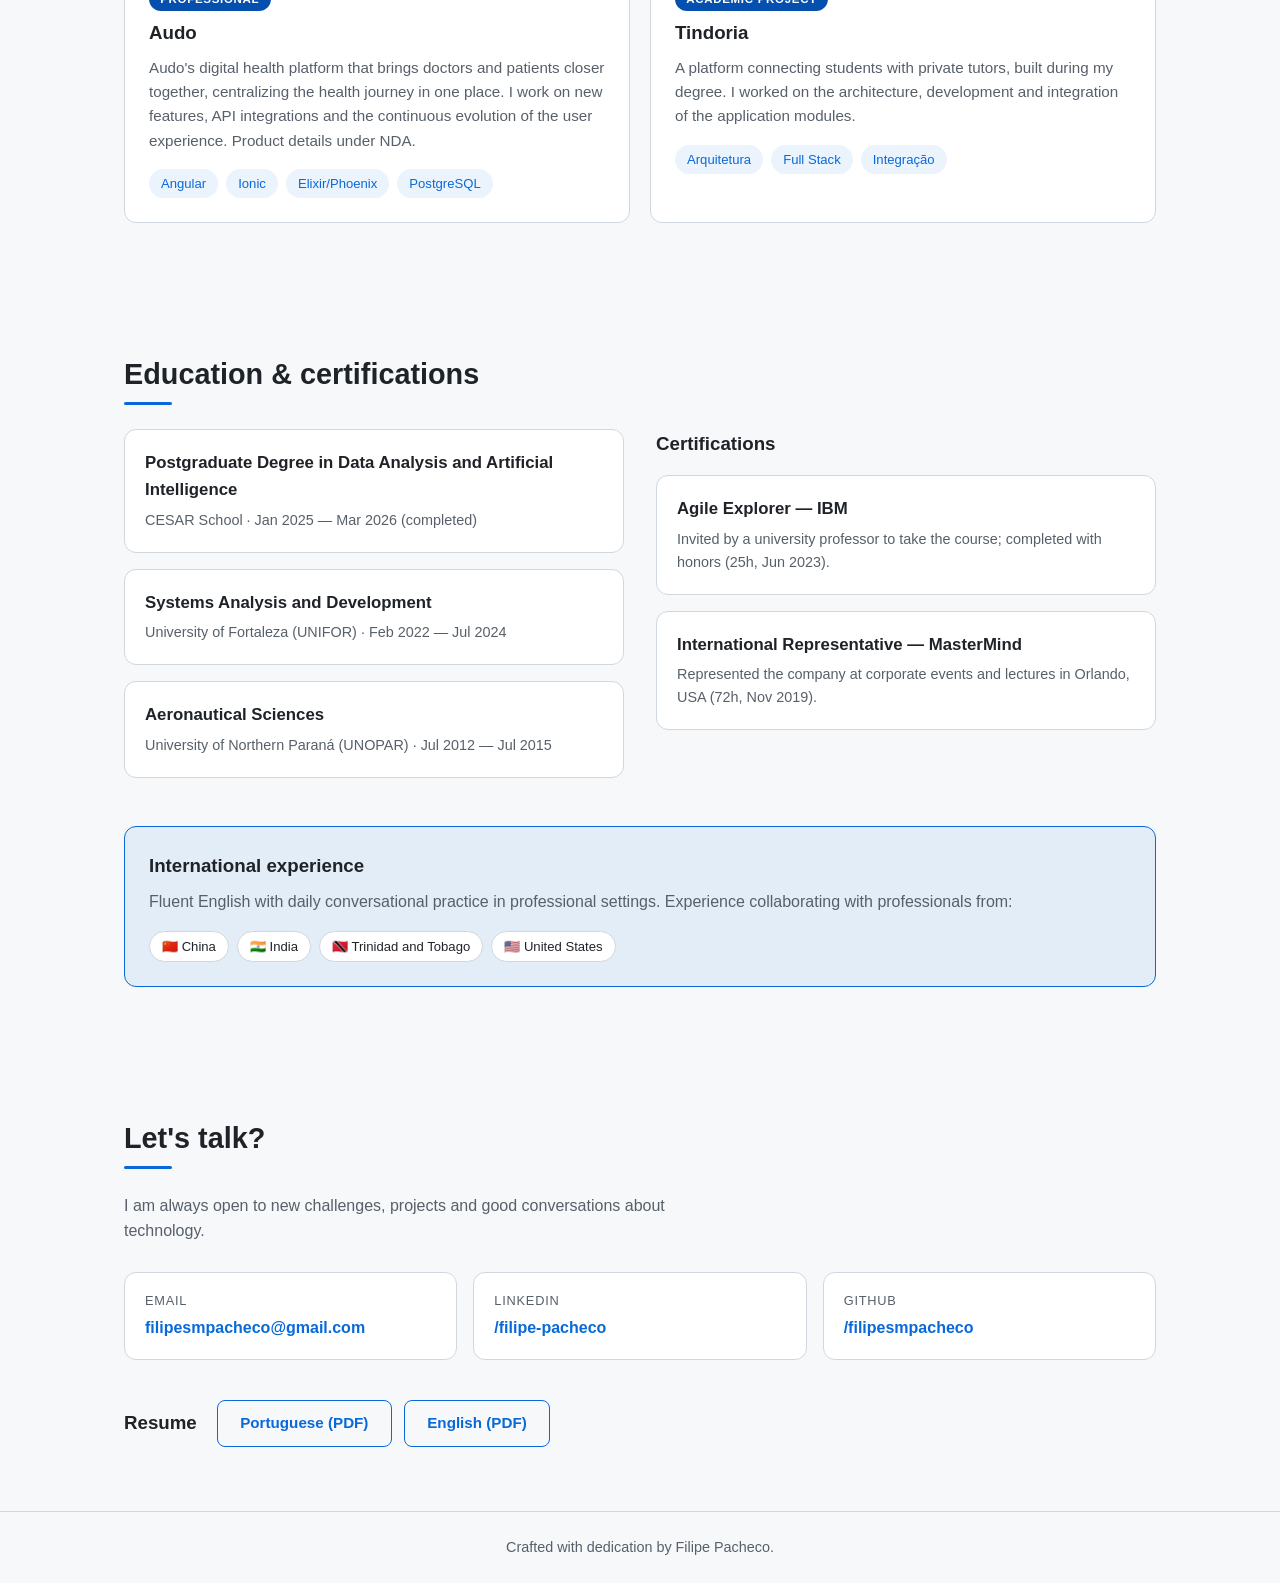
==== commit 03dc3ed2: "Add React Native to mobile skills Co-Authored-By: Claude Fable 5 <noreply@anthropic.com> Claude-Sess" ====
--- a/index.html
+++ b/index.html
@@ -94,7 +94,7 @@
         <div class="skill-group">
           <h4 data-i18n="skills.mobile">Mobile</h4>
           <ul class="tags">
-            <li>Ionic</li><li>Swift</li>
+            <li>React Native</li><li>Ionic</li><li>Swift</li>
           </ul>
         </div>
         <div class="skill-group">
